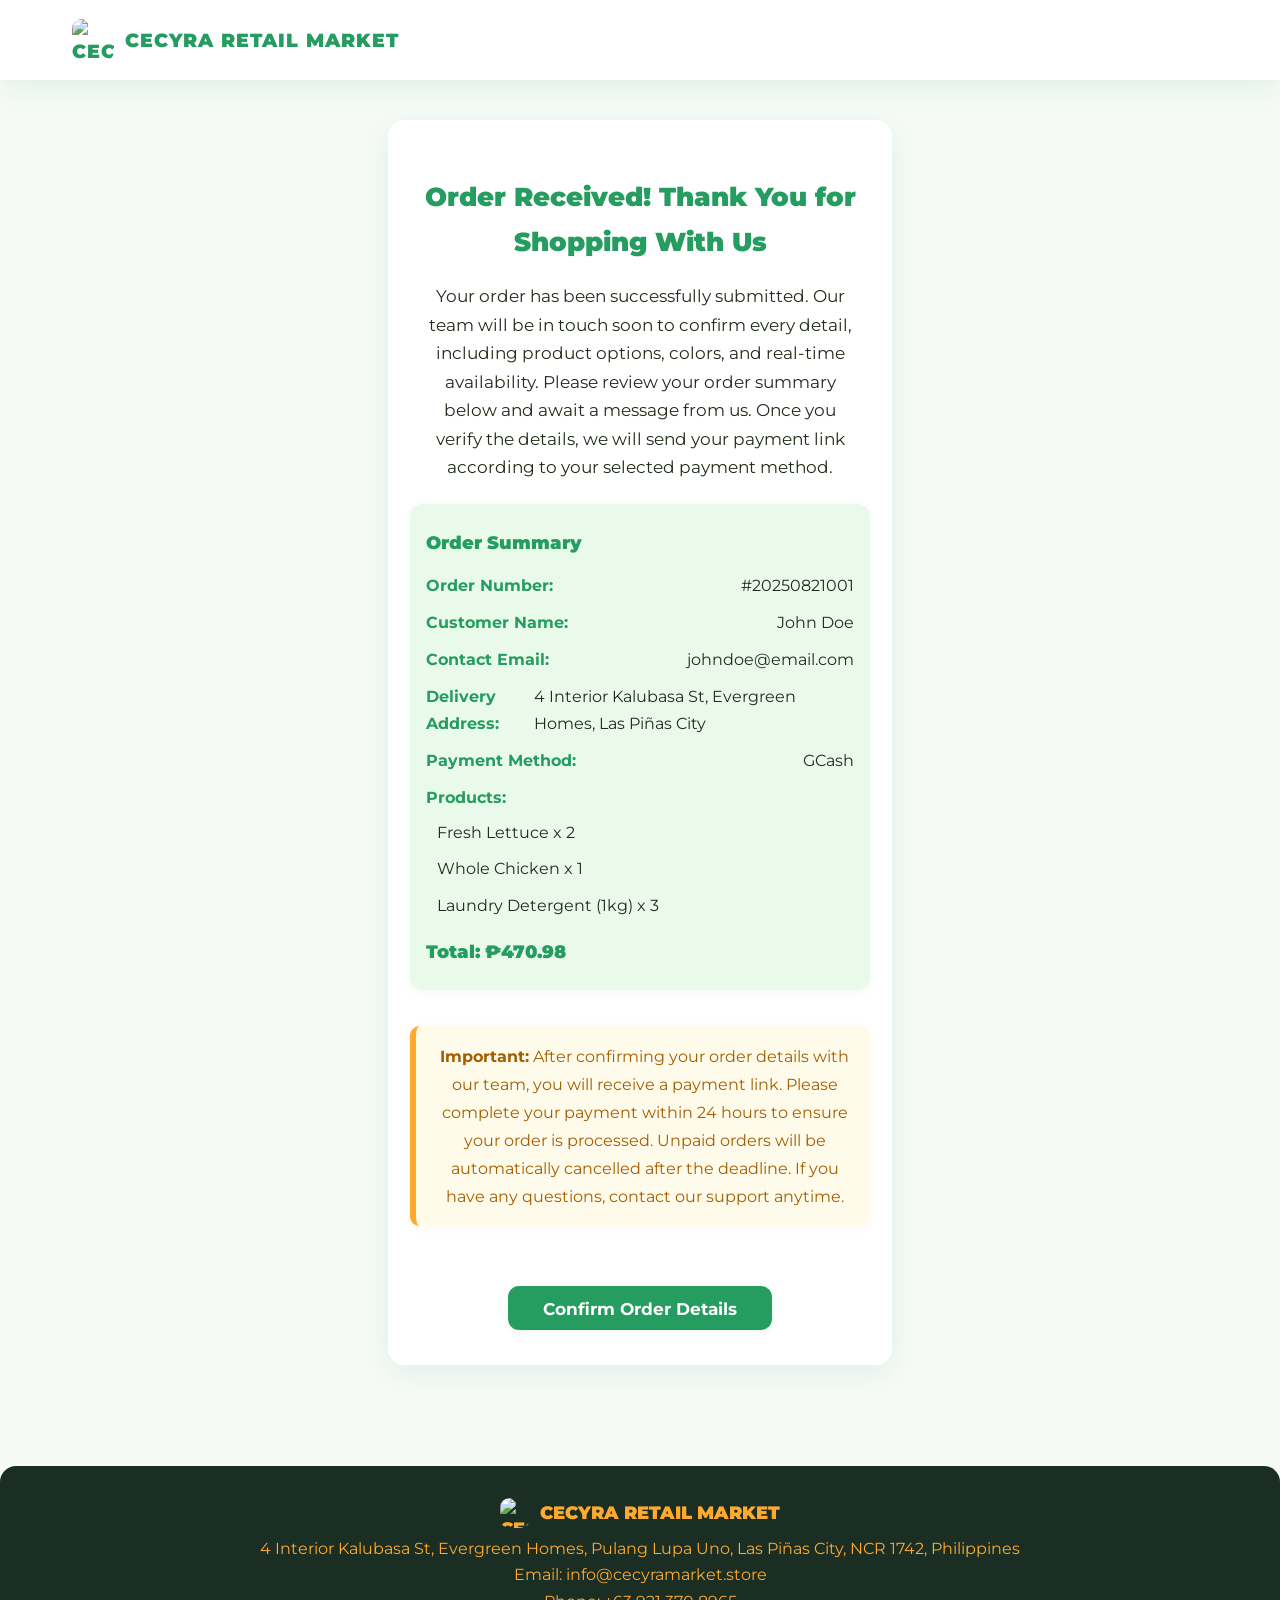
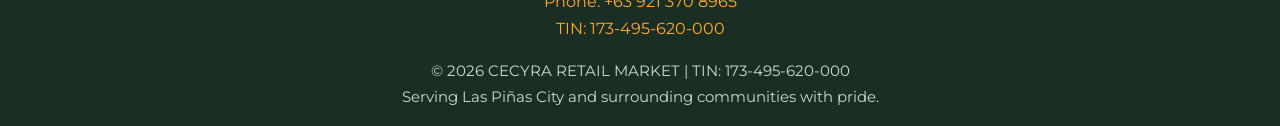
==== order-summary.html @ 73ee6a6b "Create order-summary.html" ====
<!DOCTYPE html>
<html lang="en">
<head>
  <meta charset="UTF-8" />
  <meta name="viewport" content="width=device-width, initial-scale=1.0" />
  <title>Order Confirmation | CECYRA RETAIL MARKET</title>
  <link rel="icon" type="image/png" href="image/FAVICON.png" />
  <!-- Google Fonts -->
  <link href="https://fonts.googleapis.com/css2?family=Montserrat:wght@400;700;900&display=swap" rel="stylesheet" />
  <!-- Remixicon for icons -->
  <link href="https://cdn.jsdelivr.net/npm/remixicon@4.5.0/fonts/remixicon.css" rel="stylesheet" />
  <style>
    :root {
      --primary: #259c60;
      --accent: #ffa92e;
      --text: #222c1b;
      --background: #f6faf7;
      --white: #fff;
      --radius: 1rem;
      --shadow: 0 8px 28px 0 rgba(37,156,96,0.10);
      --border: 1px solid #e3efdf;
      --footer-bg: #1b2e23;
    }
    * { box-sizing: border-box; margin: 0; padding: 0; }
    body {
      font-family: 'Montserrat', Arial, sans-serif;
      background: var(--background);
      color: var(--text);
      min-height: 100vh;
      line-height: 1.7;
    }
    a {
      color: var(--primary);
      text-decoration: none;
      transition: color .2s;
    }
    a:hover { color: var(--accent); }
    img { max-width: 100%; display: block; border-radius: .6rem; }
    button, input {
      font-family: inherit; outline: none; border: none; background: none;
    }
    .header {
      width: 100%;
      background: var(--white);
      box-shadow: var(--shadow);
      position: sticky;
      top: 0;
      z-index: 99;
    }
    .nav {
      display: flex;
      align-items: center;
      justify-content: space-between;
      max-width: 1200px;
      margin: 0 auto;
      padding: 1.2rem 2rem;
      position: relative;
    }
    .nav-logo {
      display: flex;
      align-items: center;
      gap: 0.7rem;
      font-size: 1.2rem;
      font-weight: 900;
      color: var(--primary);
      letter-spacing: 1px;
    }
    .nav-logo img { width: 42px; height: 42px; }
    .nav-actions { display: flex; align-items: center; gap: 1.2rem; }
    .nav-toggle {
      display: none;
      font-size: 2rem;
      background: none;
      border: none;
      cursor: pointer;
      color: var(--primary);
      margin-left: 1rem;
      z-index: 200;
    }
    main {
      max-width: 540px;
      margin: 0 auto;
      padding: 2.5rem 1.1rem 2rem;
    }
    .confirmation-card {
      background: var(--white);
      border-radius: var(--radius);
      box-shadow: var(--shadow);
      padding: 2.2rem 1.4rem;
      margin-bottom: 2.1rem;
      display: flex;
      flex-direction: column;
      align-items: center;
      text-align: center;
      position: relative;
    }
    .confirmation-icon {
      font-size: 2.8rem;
      color: var(--primary);
      margin-bottom: 1.2rem;
    }
    .confirmation-title {
      font-size: 1.65rem;
      font-weight: 900;
      color: var(--primary);
      margin-bottom: 1.1rem;
    }
    .confirmation-message {
      font-size: 1.05rem;
      color: var(--text);
      margin-bottom: 1.4rem;
      max-width: 440px;
      line-height: 1.7;
    }
    .order-summary-details {
      background: #eafaea;
      border-radius: .8rem;
      box-shadow: 0 2px 10px 0 rgba(37,156,96,0.07);
      width: 100%;
      margin-bottom: 2.2rem;
      padding: 1.4rem 1rem;
      text-align: left;
      font-size: 1rem;
    }
    .order-summary-details h2 {
      font-size: 1.15rem;
      font-weight: 900;
      color: var(--primary);
      margin-bottom: .9rem;
    }
    .order-summary-list {
      list-style: none;
      padding: 0;
      margin-bottom: 0.6rem;
    }
    .order-summary-list li {
      display: flex;
      justify-content: space-between;
      align-items: center;
      margin-bottom: .6rem;
      font-size: 1rem;
    }
    .order-summary-label {
      color: #259c60;
      font-weight: 700;
    }
    .order-summary-value {
      color: var(--text);
      font-weight: 400;
    }
    .order-summary-total {
      font-size: 1.14rem;
      font-weight: 900;
      color: var(--primary);
      margin-top: 1.1rem;
    }
    .important-note {
      background: #fffbea;
      border-left: 6px solid var(--accent);
      border-radius: .6rem;
      color: #a55d00;
      padding: 1rem 1rem 1rem 1.2rem;
      margin-bottom: 2.1rem;
      font-size: 1.03rem;
      box-shadow: 0 2px 10px 0 rgba(255,169,46,0.07);
    }
    .customer-actions {
      margin-top: 1.7rem;
      display: flex;
      flex-direction: column;
      align-items: center;
      gap: 1.3rem;
    }
    .action-btn {
      padding: 0.7rem 2.2rem;
      background: var(--primary);
      color: var(--white);
      border-radius: .7rem;
      font-weight: 700;
      font-size: 1.08rem;
      box-shadow: 0 2px 8px 0 rgba(37,156,96,.08);
      cursor: pointer;
      border: none;
      transition: background .2s, color .2s;
    }
    .action-btn:hover {
      background: var(--accent);
      color: var(--primary);
    }
    .footer {
      background: var(--footer-bg);
      color: var(--white);
      padding: 2rem 0 1rem;
      margin-top: 2.2rem;
      border-radius: var(--radius) var(--radius) 0 0;
      text-align: center;
    }
    .footer-logo {
      display: flex;
      align-items: center;
      font-size: 1.1rem;
      font-weight: 900;
      gap: .6rem;
      margin-bottom: 0.5rem;
      color: var(--accent);
      justify-content: center;
    }
    .footer-logo img { width: 30px; height: 30px; }
    .footer-desc { color: #ffa92e; font-size: 0.98rem; margin-bottom: .6rem;}
    .footer-bottom {
      font-size: .95rem;
      color: #eafaea;
      margin-top: 1rem;
      opacity: .85;
    }
    .footer-bottom a {
      color: #fff;
      font-weight: 700;
      text-decoration: underline;
      transition: color .2s;
    }
    .footer-bottom a:hover { color: var(--accent);}
    @media (max-width: 600px) {
      main {
        padding: 1.2rem .7rem 1rem;
      }
      .confirmation-card {
        padding: 1.2rem .65rem;
      }
      .order-summary-details {
        padding: 1rem .3rem;
      }
      .footer-logo img { width: 22px; height: 22px; }
    }
    @media (max-width: 400px) {
      .confirmation-title {
        font-size: 1.2rem;
      }
      .order-summary-details h2 {
        font-size: 1rem;
      }
      .action-btn {
        font-size: 0.95rem;
        padding: 0.6rem 1.5rem;
      }
    }
  </style>
</head>
<body>
  <header class="header" id="header">
    <nav class="nav">
      <a href="index.html" class="nav-logo">
        <img src="image/LOGO.png" alt="CECYRA Retail Market Logo" />
        CECYRA RETAIL MARKET
      </a>
      <div class="nav-actions">
        <button class="nav-toggle" id="nav-toggle" aria-label="Open menu" style="display:none;"><i class="ri-menu-3-line"></i></button>
      </div>
    </nav>
  </header>

  <main>
    <section class="confirmation-card" id="confirmation-section">
      <div class="confirmation-icon"><i class="ri-checkbox-circle-line"></i></div>
      <div class="confirmation-title">Order Received! Thank You for Shopping With Us</div>
      <div class="confirmation-message" id="confirmation-message">
        Your order has been successfully submitted. Our team will be in touch soon to confirm every detail, including product options, colors, and real-time availability. Please review your order summary below and await a message from us. Once you verify the details, we will send your payment link according to your selected payment method.
      </div>
      <div class="order-summary-details" id="order-summary-details">
        <h2>Order Summary</h2>
        <ul class="order-summary-list" id="order-summary-list">
          <li>
            <span class="order-summary-label">Order Number:</span>
            <span class="order-summary-value" id="order-number">#20250821001</span>
          </li>
          <li>
            <span class="order-summary-label">Customer Name:</span>
            <span class="order-summary-value" id="customer-name">John Doe</span>
          </li>
          <li>
            <span class="order-summary-label">Contact Email:</span>
            <span class="order-summary-value" id="customer-email">johndoe@email.com</span>
          </li>
          <li>
            <span class="order-summary-label">Delivery Address:</span>
            <span class="order-summary-value" id="customer-address">4 Interior Kalubasa St, Evergreen Homes, Las Piñas City</span>
          </li>
          <li>
            <span class="order-summary-label">Payment Method:</span>
            <span class="order-summary-value" id="payment-method">GCash</span>
          </li>
        </ul>
        <div class="order-summary-list" id="products-list">
          <strong style="color: var(--primary); font-weight:700;">Products:</strong>
          <ul style="margin-left:.7rem; margin-top:.5rem;">
            <li>Fresh Lettuce x 2</li>
            <li>Whole Chicken x 1</li>
            <li>Laundry Detergent (1kg) x 3</li>
          </ul>
        </div>
        <div class="order-summary-total" id="order-total">
          Total: ₱470.98
        </div>
      </div>
      <div class="important-note">
        <strong>Important:</strong> After confirming your order details with our team, you will receive a payment link. Please complete your payment within 24 hours to ensure your order is processed. Unpaid orders will be automatically cancelled after the deadline. If you have any questions, contact our support anytime.
      </div>
      <div class="customer-actions" id="customer-actions">
        <button class="action-btn" id="confirm-details-btn">Confirm Order Details</button>
        <div id="after-confirmation-message" style="display:none;">
          <div style="color:var(--primary);font-weight:700;margin-bottom:.7rem;">
            Thank you for confirming! Expect your payment link soon by your chosen method. Please check your email or messages for instructions.
          </div>
          <div style="font-size:1rem;color:var(--text);">
            Remember: Your order will only be processed after payment is received. Payment must be completed within 24 hours to avoid cancellation. We appreciate your prompt response!
          </div>
        </div>
      </div>
    </section>
  </main>

  <footer class="footer">
    <div class="footer-logo">
      <img src="image/LOGO.png" alt="CECYRA Retail Market Logo" />
      CECYRA RETAIL MARKET
    </div>
    <div class="footer-desc">
      4 Interior Kalubasa St, Evergreen Homes, Pulang Lupa Uno, Las Piñas City, NCR 1742, Philippines<br>
      Email: <a href="mailto:info@cecyramarket.store" style="color:var(--accent);">info@cecyramarket.store</a><br>
      Phone: <a href="tel:+639213708965" style="color:var(--accent);">+63 921 370 8965</a><br>
      TIN: 173-495-620-000
    </div>
    <div class="footer-bottom">
      &copy; <span id="footer-year"></span> CECYRA RETAIL MARKET | TIN: 173-495-620-000<br>
      Serving Las Piñas City and surrounding communities with pride.
    </div>
  </footer>

  <script>
    // Footer year
    document.getElementById('footer-year').textContent = new Date().getFullYear();

    // Confirmation process
    document.getElementById('confirm-details-btn').addEventListener('click', function() {
      document.getElementById('confirm-details-btn').style.display = 'none';
      document.getElementById('after-confirmation-message').style.display = 'block';
      document.getElementById('confirmation-message').textContent =
        "Thank you for confirming your order details. Our team will now send your payment link to your preferred contact method. Please complete your payment within 24 hours. For any queries or changes, reach out to our support team promptly.";
    });
  </script>
</body>
</html>
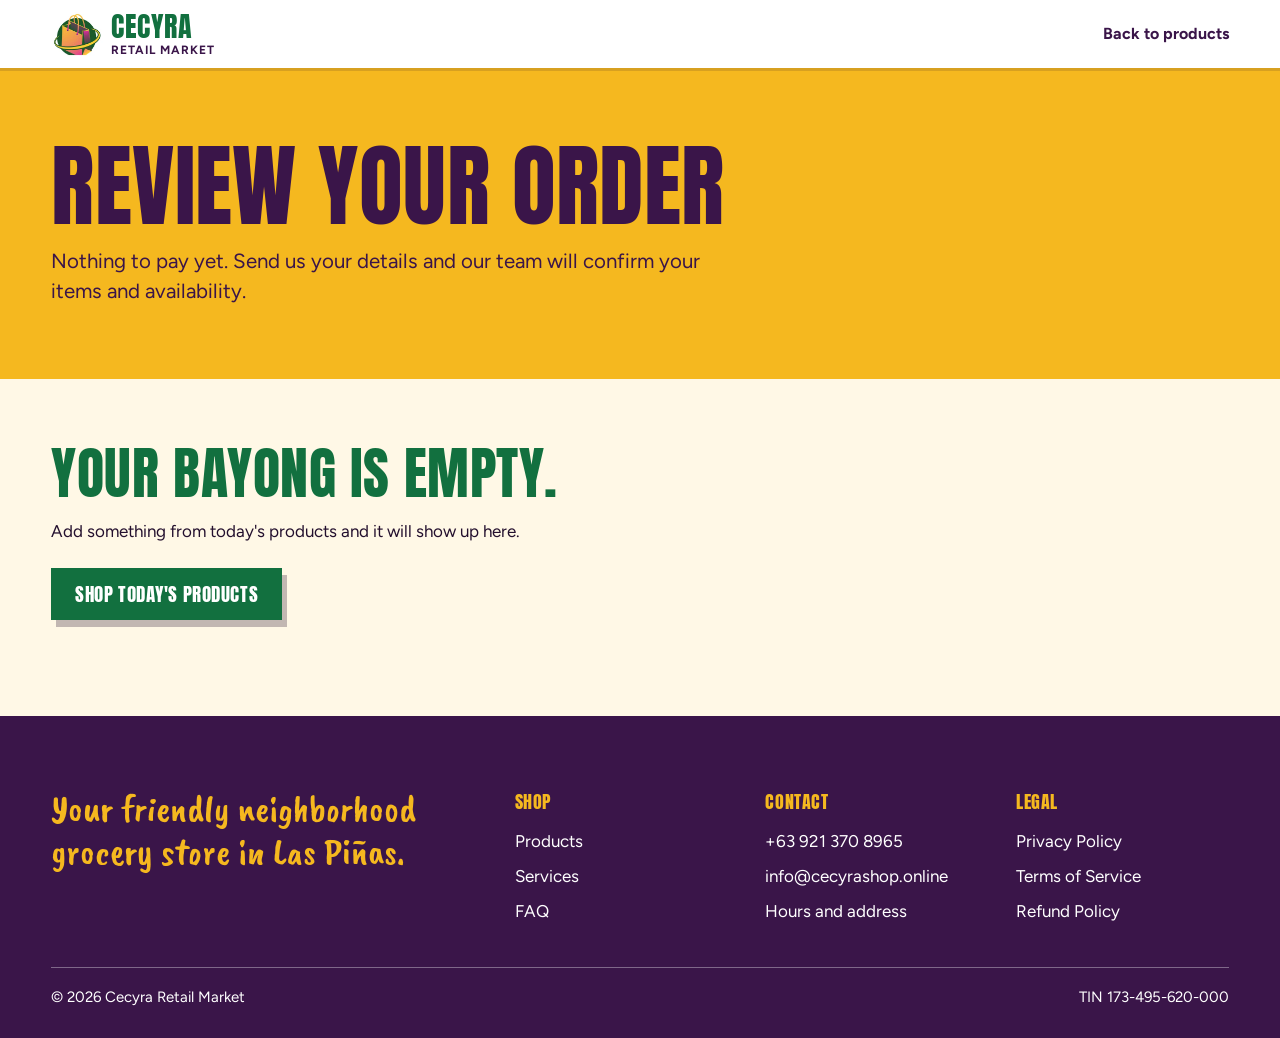
==== commit 04aafa15: "Redesign site with bold market poster direction Rebuild the storefront as color-blocked tiles with n" ====
--- a/order-summary.html
+++ b/order-summary.html
@@ -1,352 +1,94 @@
 <!DOCTYPE html>
 <html lang="en">
 <head>
-  <meta charset="UTF-8" />
-  <meta name="viewport" content="width=device-width, initial-scale=1.0" />
-  <title>Order Confirmation | CECYRA RETAIL MARKET</title>
-  <link rel="icon" type="image/png" href="image/FAVICON.png" />
-  <!-- Google Fonts -->
-  <link href="https://fonts.googleapis.com/css2?family=Montserrat:wght@400;700;900&display=swap" rel="stylesheet" />
-  <!-- Remixicon for icons -->
-  <link href="https://cdn.jsdelivr.net/npm/remixicon@4.5.0/fonts/remixicon.css" rel="stylesheet" />
-  <style>
-    :root {
-      --primary: #259c60;
-      --accent: #ffa92e;
-      --text: #222c1b;
-      --background: #f6faf7;
-      --white: #fff;
-      --radius: 1rem;
-      --shadow: 0 8px 28px 0 rgba(37,156,96,0.10);
-      --border: 1px solid #e3efdf;
-      --footer-bg: #1b2e23;
-    }
-    * { box-sizing: border-box; margin: 0; padding: 0; }
-    body {
-      font-family: 'Montserrat', Arial, sans-serif;
-      background: var(--background);
-      color: var(--text);
-      min-height: 100vh;
-      line-height: 1.7;
-    }
-    a {
-      color: var(--primary);
-      text-decoration: none;
-      transition: color .2s;
-    }
-    a:hover { color: var(--accent); }
-    img { max-width: 100%; display: block; border-radius: .6rem; }
-    button, input {
-      font-family: inherit; outline: none; border: none; background: none;
-    }
-    .header {
-      width: 100%;
-      background: var(--white);
-      box-shadow: var(--shadow);
-      position: sticky;
-      top: 0;
-      z-index: 99;
-    }
-    .nav {
-      display: flex;
-      align-items: center;
-      justify-content: space-between;
-      max-width: 1200px;
-      margin: 0 auto;
-      padding: 1.2rem 2rem;
-      position: relative;
-    }
-    .nav-logo {
-      display: flex;
-      align-items: center;
-      gap: 0.7rem;
-      font-size: 1.2rem;
-      font-weight: 900;
-      color: var(--primary);
-      letter-spacing: 1px;
-    }
-    .nav-logo img { width: 42px; height: 42px; }
-    .nav-actions { display: flex; align-items: center; gap: 1.2rem; }
-    .nav-toggle {
-      display: none;
-      font-size: 2rem;
-      background: none;
-      border: none;
-      cursor: pointer;
-      color: var(--primary);
-      margin-left: 1rem;
-      z-index: 200;
-    }
-    main {
-      max-width: 540px;
-      margin: 0 auto;
-      padding: 2.5rem 1.1rem 2rem;
-    }
-    .confirmation-card {
-      background: var(--white);
-      border-radius: var(--radius);
-      box-shadow: var(--shadow);
-      padding: 2.2rem 1.4rem;
-      margin-bottom: 2.1rem;
-      display: flex;
-      flex-direction: column;
-      align-items: center;
-      text-align: center;
-      position: relative;
-    }
-    .confirmation-icon {
-      font-size: 2.8rem;
-      color: var(--primary);
-      margin-bottom: 1.2rem;
-    }
-    .confirmation-title {
-      font-size: 1.65rem;
-      font-weight: 900;
-      color: var(--primary);
-      margin-bottom: 1.1rem;
-    }
-    .confirmation-message {
-      font-size: 1.05rem;
-      color: var(--text);
-      margin-bottom: 1.4rem;
-      max-width: 440px;
-      line-height: 1.7;
-    }
-    .order-summary-details {
-      background: #eafaea;
-      border-radius: .8rem;
-      box-shadow: 0 2px 10px 0 rgba(37,156,96,0.07);
-      width: 100%;
-      margin-bottom: 2.2rem;
-      padding: 1.4rem 1rem;
-      text-align: left;
-      font-size: 1rem;
-    }
-    .order-summary-details h2 {
-      font-size: 1.15rem;
-      font-weight: 900;
-      color: var(--primary);
-      margin-bottom: .9rem;
-    }
-    .order-summary-list {
-      list-style: none;
-      padding: 0;
-      margin-bottom: 0.6rem;
-    }
-    .order-summary-list li {
-      display: flex;
-      justify-content: space-between;
-      align-items: center;
-      margin-bottom: .6rem;
-      font-size: 1rem;
-    }
-    .order-summary-label {
-      color: #259c60;
-      font-weight: 700;
-    }
-    .order-summary-value {
-      color: var(--text);
-      font-weight: 400;
-    }
-    .order-summary-total {
-      font-size: 1.14rem;
-      font-weight: 900;
-      color: var(--primary);
-      margin-top: 1.1rem;
-    }
-    .important-note {
-      background: #fffbea;
-      border-left: 6px solid var(--accent);
-      border-radius: .6rem;
-      color: #a55d00;
-      padding: 1rem 1rem 1rem 1.2rem;
-      margin-bottom: 2.1rem;
-      font-size: 1.03rem;
-      box-shadow: 0 2px 10px 0 rgba(255,169,46,0.07);
-    }
-    .customer-actions {
-      margin-top: 1.7rem;
-      display: flex;
-      flex-direction: column;
-      align-items: center;
-      gap: 1.3rem;
-    }
-    .action-btn {
-      padding: 0.7rem 2.2rem;
-      background: var(--primary);
-      color: var(--white);
-      border-radius: .7rem;
-      font-weight: 700;
-      font-size: 1.08rem;
-      box-shadow: 0 2px 8px 0 rgba(37,156,96,.08);
-      cursor: pointer;
-      border: none;
-      transition: background .2s, color .2s;
-    }
-    .action-btn:hover {
-      background: var(--accent);
-      color: var(--primary);
-    }
-    .footer {
-      background: var(--footer-bg);
-      color: var(--white);
-      padding: 2rem 0 1rem;
-      margin-top: 2.2rem;
-      border-radius: var(--radius) var(--radius) 0 0;
-      text-align: center;
-    }
-    .footer-logo {
-      display: flex;
-      align-items: center;
-      font-size: 1.1rem;
-      font-weight: 900;
-      gap: .6rem;
-      margin-bottom: 0.5rem;
-      color: var(--accent);
-      justify-content: center;
-    }
-    .footer-logo img { width: 30px; height: 30px; }
-    .footer-desc { color: #ffa92e; font-size: 0.98rem; margin-bottom: .6rem;}
-    .footer-bottom {
-      font-size: .95rem;
-      color: #eafaea;
-      margin-top: 1rem;
-      opacity: .85;
-    }
-    .footer-bottom a {
-      color: #fff;
-      font-weight: 700;
-      text-decoration: underline;
-      transition: color .2s;
-    }
-    .footer-bottom a:hover { color: var(--accent);}
-    @media (max-width: 600px) {
-      main {
-        padding: 1.2rem .7rem 1rem;
-      }
-      .confirmation-card {
-        padding: 1.2rem .65rem;
-      }
-      .order-summary-details {
-        padding: 1rem .3rem;
-      }
-      .footer-logo img { width: 22px; height: 22px; }
-    }
-    @media (max-width: 400px) {
-      .confirmation-title {
-        font-size: 1.2rem;
-      }
-      .order-summary-details h2 {
-        font-size: 1rem;
-      }
-      .action-btn {
-        font-size: 0.95rem;
-        padding: 0.6rem 1.5rem;
-      }
-    }
-  </style>
+  <meta charset="UTF-8">
+  <meta name="viewport" content="width=device-width, initial-scale=1">
+  <title>Review Your Order | Cecyra Retail Market</title>
+  <meta name="theme-color" content="#097043">
+  <link rel="icon" type="image/png" href="image/site/favicon.png">
+  <link rel="preload" as="font" type="font/woff2" href="assets/fonts/Anton-latin.woff2" crossorigin>
+  <link rel="stylesheet" href="assets/fonts.css">
+  <link rel="stylesheet" href="assets/site.css">
+  <meta name="robots" content="noindex">
 </head>
 <body>
-  <header class="header" id="header">
-    <nav class="nav">
-      <a href="index.html" class="nav-logo">
-        <img src="image/LOGO.png" alt="CECYRA Retail Market Logo" />
-        CECYRA RETAIL MARKET
+  <a class="skip-link" href="#main">Skip to content</a>
+  <svg width="0" height="0" style="position:absolute" aria-hidden="true">
+    <symbol id="i-bag" viewBox="0 0 24 24"><path d="M5 9h14l1.2 11H3.8L5 9Z"/><path d="M8.5 11V7a3.5 3.5 0 0 1 7 0v4"/></symbol>
+    <symbol id="i-menu" viewBox="0 0 24 24"><path d="M3 7h18M3 12h18M3 17h18"/></symbol>
+    <symbol id="i-close" viewBox="0 0 24 24"><path d="m5 5 14 14M19 5 5 19"/></symbol>
+    <symbol id="i-plus" viewBox="0 0 24 24"><path d="M12 5v14M5 12h14"/></symbol>
+    <symbol id="i-minus" viewBox="0 0 24 24"><path d="M5 12h14"/></symbol>
+  </svg>
+
+  <header class="header">
+    <nav class="nav wrap" aria-label="Main">
+      <a href="index.html" class="brand" aria-label="Cecyra Retail Market, home">
+        <img src="image/site/mark.webp" alt="" width="96" height="96">
+        <span class="brand-name">Cecyra<small>Retail Market</small></span>
       </a>
-      <div class="nav-actions">
-        <button class="nav-toggle" id="nav-toggle" aria-label="Open menu" style="display:none;"><i class="ri-menu-3-line"></i></button>
-      </div>
+      <a href="index.html#shop" class="nav-link">Back to products</a>
     </nav>
   </header>
-
-  <main>
-    <section class="confirmation-card" id="confirmation-section">
-      <div class="confirmation-icon"><i class="ri-checkbox-circle-line"></i></div>
-      <div class="confirmation-title">Order Received! Thank You for Shopping With Us</div>
-      <div class="confirmation-message" id="confirmation-message">
-        Your order has been successfully submitted. Our team will be in touch soon to confirm every detail, including product options, colors, and real-time availability. Please review your order summary below and await a message from us. Once you verify the details, we will send your payment link according to your selected payment method.
+  <main id="main">
+    <section class="page-head" id="order-intro"><div class="wrap">
+      <h1 class="display">Review your order</h1>
+      <p class="lede">Nothing to pay yet. Send us your details and our team will confirm your items and availability.</p>
+    </div></section>
+    <div class="page-body wrap">
+      <div class="order" id="order-layout">
+        <section aria-labelledby="details-title">
+          <h2 id="details-title">Your details</h2>
+          <form id="checkout-form">
+            <div class="field"><label for="customer-name">Full name</label><input type="text" id="customer-name" required maxlength="80" autocomplete="name" aria-describedby="customer-name-error"><p class="field-error" id="customer-name-error"></p></div>
+            <div class="field"><label for="customer-contact">Mobile number</label><input type="tel" id="customer-contact" required pattern="09\d{9}|\+639\d{9}" maxlength="13" autocomplete="tel" inputmode="tel" aria-describedby="customer-contact-hint customer-contact-error"><p class="field-hint" id="customer-contact-hint">Example: 09171234567 or +639171234567</p><p class="field-error" id="customer-contact-error"></p></div>
+            <fieldset class="field choice"><legend>How do you want to get your order?</legend>
+              <label><input type="radio" name="fulfil" value="Delivery" checked> Delivery within Las Piñas</label>
+              <label><input type="radio" name="fulfil" value="Store pickup"> Store pickup</label>
+            </fieldset>
+            <div class="field" id="address-field"><label for="customer-address">Delivery address</label><textarea id="customer-address" rows="3" maxlength="180" autocomplete="street-address" aria-describedby="customer-address-error"></textarea><p class="field-error" id="customer-address-error"></p></div>
+            <div class="field" id="pickup-field" hidden><label for="customer-pickup">Pickup time</label><input type="text" id="customer-pickup" maxlength="60" placeholder="Example: Saturday, 10 AM" aria-describedby="customer-pickup-error"><p class="field-error" id="customer-pickup-error"></p></div>
+            <div class="field"><label for="customer-payment">Payment method</label>
+              <select id="customer-payment" required aria-describedby="customer-payment-error"><option value="" disabled selected>Select a payment method</option><option>GCash</option><option>PayMaya</option><option>Cash</option><option>Card (in-store only)</option></select><p class="field-error" id="customer-payment-error"></p></div>
+            <div class="field"><label for="customer-notes">Order notes <span>(optional)</span></label><textarea id="customer-notes" rows="2" maxlength="300"></textarea></div>
+            <button type="submit" class="block block--green order-submit" id="checkout-btn-submit">Send my order</button>
+          </form>
+        </section>
+        <aside class="ticket" aria-labelledby="ticket-title">
+          <h2 id="ticket-title">Your order</h2>
+          <table id="summary-cart-list"><thead><tr><th scope="col">Item</th><th scope="col">Subtotal</th></tr></thead><tbody id="summary-cart-body"></tbody></table>
+          <div class="ticket-total"><span>Total, before any delivery fee</span><span class="price" id="summary-cart-total"></span></div>
+          <p class="ticket-note"><a href="index.html#shop">Change my order</a></p>
+        </aside>
       </div>
-      <div class="order-summary-details" id="order-summary-details">
-        <h2>Order Summary</h2>
-        <ul class="order-summary-list" id="order-summary-list">
-          <li>
-            <span class="order-summary-label">Order Number:</span>
-            <span class="order-summary-value" id="order-number">#20250821001</span>
-          </li>
-          <li>
-            <span class="order-summary-label">Customer Name:</span>
-            <span class="order-summary-value" id="customer-name">John Doe</span>
-          </li>
-          <li>
-            <span class="order-summary-label">Contact Email:</span>
-            <span class="order-summary-value" id="customer-email">johndoe@email.com</span>
-          </li>
-          <li>
-            <span class="order-summary-label">Delivery Address:</span>
-            <span class="order-summary-value" id="customer-address">4 Interior Kalubasa St, Evergreen Homes, Las Piñas City</span>
-          </li>
-          <li>
-            <span class="order-summary-label">Payment Method:</span>
-            <span class="order-summary-value" id="payment-method">GCash</span>
-          </li>
-        </ul>
-        <div class="order-summary-list" id="products-list">
-          <strong style="color: var(--primary); font-weight:700;">Products:</strong>
-          <ul style="margin-left:.7rem; margin-top:.5rem;">
-            <li>Fresh Lettuce x 2</li>
-            <li>Whole Chicken x 1</li>
-            <li>Laundry Detergent (1kg) x 3</li>
-          </ul>
+      <div class="sent" id="order-empty" hidden>
+        <h2>Your bayong is empty.</h2>
+        <p>Add something from today's products and it will show up here.</p>
+        <div class="sent-actions"><a class="block block--green" href="index.html#shop">Shop today's products</a></div>
+      </div>
+      <div class="sent" id="order-sent" hidden>
+        <h2 id="order-sent-title" tabindex="-1">One last step: send your order</h2>
+        <p>Your email app should open with your order written out. Press send there, and our team will contact you to confirm it.</p>
+        <div class="sent-actions">
+          <a class="block block--green" id="sent-email" href="mailto:info@cecyrashop.online">Open the email again</a>
+          <a class="block block--yellow" href="tel:+639213708965">Call +63 921 370 8965</a>
         </div>
-        <div class="order-summary-total" id="order-total">
-          Total: ₱470.98
-        </div>
+        <p class="sent-note">After you confirm the details with our team, you will receive a payment link where needed. Please complete payment within 24 hours. Unpaid orders are cancelled after that.</p>
+        <div class="sent-copy"><button type="button" class="block block--yellow" id="sent-copy-btn">Copy my order</button><pre id="sent-text"></pre></div>
       </div>
-      <div class="important-note">
-        <strong>Important:</strong> After confirming your order details with our team, you will receive a payment link. Please complete your payment within 24 hours to ensure your order is processed. Unpaid orders will be automatically cancelled after the deadline. If you have any questions, contact our support anytime.
+    </div>
+  </main>
+  <footer class="footer">
+    <div class="wrap">
+      <div class="footer-top">
+        <p class="footer-line">Your friendly neighborhood grocery store in Las Piñas.</p>
+        <div><h2>Shop</h2><ul><li><a href="index.html#shop">Products</a></li><li><a href="index.html#services">Services</a></li><li><a href="index.html#faq">FAQ</a></li></ul></div>
+        <div><h2>Contact</h2><ul><li><a href="tel:+639213708965">+63 921 370 8965</a></li><li><a href="mailto:info@cecyrashop.online">info@cecyrashop.online</a></li><li><a href="index.html#contact">Hours and address</a></li></ul></div>
+        <div><h2>Legal</h2><ul><li><a href="privacy-policy.html">Privacy Policy</a></li><li><a href="terms.html">Terms of Service</a></li><li><a href="refund-policy.html">Refund Policy</a></li></ul></div>
       </div>
-      <div class="customer-actions" id="customer-actions">
-        <button class="action-btn" id="confirm-details-btn">Confirm Order Details</button>
-        <div id="after-confirmation-message" style="display:none;">
-          <div style="color:var(--primary);font-weight:700;margin-bottom:.7rem;">
-            Thank you for confirming! Expect your payment link soon by your chosen method. Please check your email or messages for instructions.
-          </div>
-          <div style="font-size:1rem;color:var(--text);">
-            Remember: Your order will only be processed after payment is received. Payment must be completed within 24 hours to avoid cancellation. We appreciate your prompt response!
-          </div>
-        </div>
-      </div>
-    </section>
-  </main>
-
-  <footer class="footer">
-    <div class="footer-logo">
-      <img src="image/LOGO.png" alt="CECYRA Retail Market Logo" />
-      CECYRA RETAIL MARKET
-    </div>
-    <div class="footer-desc">
-      4 Interior Kalubasa St, Evergreen Homes, Pulang Lupa Uno, Las Piñas City, NCR 1742, Philippines<br>
-      Email: <a href="mailto:info@cecyramarket.store" style="color:var(--accent);">info@cecyramarket.store</a><br>
-      Phone: <a href="tel:+639213708965" style="color:var(--accent);">+63 921 370 8965</a><br>
-      TIN: 173-495-620-000
-    </div>
-    <div class="footer-bottom">
-      &copy; <span id="footer-year"></span> CECYRA RETAIL MARKET | TIN: 173-495-620-000<br>
-      Serving Las Piñas City and surrounding communities with pride.
+      <div class="footer-bottom"><span>&copy; <span class="footer-year">2026</span> Cecyra Retail Market</span><span>TIN 173-495-620-000</span></div>
     </div>
   </footer>
-
-  <script>
-    // Footer year
-    document.getElementById('footer-year').textContent = new Date().getFullYear();
-
-    // Confirmation process
-    document.getElementById('confirm-details-btn').addEventListener('click', function() {
-      document.getElementById('confirm-details-btn').style.display = 'none';
-      document.getElementById('after-confirmation-message').style.display = 'block';
-      document.getElementById('confirmation-message').textContent =
-        "Thank you for confirming your order details. Our team will now send your payment link to your preferred contact method. Please complete your payment within 24 hours. For any queries or changes, reach out to our support team promptly.";
-    });
-  </script>
+  <script src="assets/site.js"></script>
 </body>
 </html>
--- a/assets/fonts.css
+++ b/assets/fonts.css
@@ -0,0 +1,64 @@
+@font-face {
+  font-family: 'Anton';
+  font-style: normal;
+  font-weight: 400;
+  font-display: swap;
+  src: url(fonts/Anton-latin.woff2) format('woff2');
+  unicode-range: U+0000-00FF, U+0131, U+0152-0153, U+02BB-02BC, U+02C6, U+02DA, U+02DC, U+0304, U+0308, U+0329, U+2000-206F, U+20AC, U+2122, U+2191, U+2193, U+2212, U+2215, U+FEFF, U+FFFD;
+}
+@font-face {
+  font-family: 'Caveat Brush';
+  font-style: normal;
+  font-weight: 400;
+  font-display: swap;
+  src: url(fonts/CaveatBrush-latin.woff2) format('woff2');
+  unicode-range: U+0000-00FF, U+0131, U+0152-0153, U+02BB-02BC, U+02C6, U+02DA, U+02DC, U+0304, U+0308, U+0329, U+2000-206F, U+20AC, U+2122, U+2191, U+2193, U+2212, U+2215, U+FEFF, U+FFFD;
+}
+@font-face {
+  font-family: 'Figtree';
+  font-style: normal;
+  font-weight: 400;
+  font-display: swap;
+  src: url(fonts/Figtree-latin-ext.woff2) format('woff2');
+  unicode-range: U+0100-02BA, U+02BD-02C5, U+02C7-02CC, U+02CE-02D7, U+02DD-02FF, U+0304, U+0308, U+0329, U+1D00-1DBF, U+1E00-1E9F, U+1EF2-1EFF, U+2020, U+20A0-20AB, U+20AD-20C4, U+2113, U+2C60-2C7F, U+A720-A7FF;
+}
+@font-face {
+  font-family: 'Figtree';
+  font-style: normal;
+  font-weight: 400;
+  font-display: swap;
+  src: url(fonts/Figtree-latin.woff2) format('woff2');
+  unicode-range: U+0000-00FF, U+0131, U+0152-0153, U+02BB-02BC, U+02C6, U+02DA, U+02DC, U+0304, U+0308, U+0329, U+2000-206F, U+20AC, U+2122, U+2191, U+2193, U+2212, U+2215, U+FEFF, U+FFFD;
+}
+@font-face {
+  font-family: 'Figtree';
+  font-style: normal;
+  font-weight: 500;
+  font-display: swap;
+  src: url(fonts/Figtree-latin-ext.woff2) format('woff2');
+  unicode-range: U+0100-02BA, U+02BD-02C5, U+02C7-02CC, U+02CE-02D7, U+02DD-02FF, U+0304, U+0308, U+0329, U+1D00-1DBF, U+1E00-1E9F, U+1EF2-1EFF, U+2020, U+20A0-20AB, U+20AD-20C4, U+2113, U+2C60-2C7F, U+A720-A7FF;
+}
+@font-face {
+  font-family: 'Figtree';
+  font-style: normal;
+  font-weight: 500;
+  font-display: swap;
+  src: url(fonts/Figtree-latin.woff2) format('woff2');
+  unicode-range: U+0000-00FF, U+0131, U+0152-0153, U+02BB-02BC, U+02C6, U+02DA, U+02DC, U+0304, U+0308, U+0329, U+2000-206F, U+20AC, U+2122, U+2191, U+2193, U+2212, U+2215, U+FEFF, U+FFFD;
+}
+@font-face {
+  font-family: 'Figtree';
+  font-style: normal;
+  font-weight: 700;
+  font-display: swap;
+  src: url(fonts/Figtree-latin-ext.woff2) format('woff2');
+  unicode-range: U+0100-02BA, U+02BD-02C5, U+02C7-02CC, U+02CE-02D7, U+02DD-02FF, U+0304, U+0308, U+0329, U+1D00-1DBF, U+1E00-1E9F, U+1EF2-1EFF, U+2020, U+20A0-20AB, U+20AD-20C4, U+2113, U+2C60-2C7F, U+A720-A7FF;
+}
+@font-face {
+  font-family: 'Figtree';
+  font-style: normal;
+  font-weight: 700;
+  font-display: swap;
+  src: url(fonts/Figtree-latin.woff2) format('woff2');
+  unicode-range: U+0000-00FF, U+0131, U+0152-0153, U+02BB-02BC, U+02C6, U+02DA, U+02DC, U+0304, U+0308, U+0329, U+2000-206F, U+20AC, U+2122, U+2191, U+2193, U+2212, U+2215, U+FEFF, U+FFFD;
+}
--- a/assets/site.css
+++ b/assets/site.css
@@ -0,0 +1,295 @@
+:root {
+  --green: #12703f;
+  --yellow: #f5b81f;
+  --magenta: #d6247f;
+  --orange: #f28c1e;
+  --aubergine: #3a1549;
+  --paper: #fff8e6;
+  --ink: #24102e;
+  --ink-soft: #553d5e;
+  --display: "Anton", Impact, "Arial Narrow", sans-serif;
+  --hand: "Caveat Brush", "Comic Sans MS", cursive;
+  --body: "Figtree", "Segoe UI", system-ui, sans-serif;
+  --gutter: clamp(1rem, 4vw, 3.5rem);
+  --sun: 5px 7px 0 rgba(36, 16, 46, .28);
+  --sun-lift: 8px 11px 0 rgba(36, 16, 46, .28);
+  --ease-out: cubic-bezier(.16, 1, .3, 1);
+}
+
+*, *::before, *::after { box-sizing: border-box; }
+* { margin: 0; }
+html { scroll-behavior: smooth; scroll-padding-top: 5rem; scrollbar-color: var(--green) var(--paper); -webkit-text-size-adjust: 100%; }
+body { font-family: var(--body); font-size: 1.0625rem; line-height: 1.55; color: var(--ink); background: var(--paper); caret-color: var(--magenta); overflow-x: clip; }
+img, svg { display: block; max-width: 100%; }
+img { height: auto; }
+a { color: inherit; text-underline-offset: .18em; text-decoration-thickness: 1px; }
+button, input, select, textarea { font: inherit; color: inherit; }
+button { cursor: pointer; background: none; border: 0; padding: 0; }
+ul, ol { padding: 0; }
+[hidden] { display: none !important; }
+::selection { background: var(--magenta); color: #fff; }
+:focus-visible { outline: 3px solid currentColor; outline-offset: 3px; }
+.visually-hidden { position: absolute; width: 1px; height: 1px; overflow: hidden; clip-path: inset(50%); white-space: nowrap; }
+.skip-link { position: absolute; left: 1rem; top: -4rem; z-index: 300; background: var(--aubergine); color: #fff; padding: .6rem 1rem; font-weight: 700; }
+.skip-link:focus { top: .75rem; }
+.icon { width: 1.25em; height: 1.25em; flex: none; fill: none; stroke: currentColor; stroke-width: 2; stroke-linecap: round; stroke-linejoin: round; }
+.wrap { width: min(100%, 90rem); margin-inline: auto; padding-inline: var(--gutter); }
+
+.display { font-family: var(--display); font-weight: 400; text-transform: uppercase; line-height: 1.04; letter-spacing: .005em; font-size: clamp(2.75rem, 7vw, 6rem); text-wrap: balance; }
+.lede { font-size: clamp(1.125rem, 1.6vw, 1.3125rem); line-height: 1.45; max-width: 32em; }
+.price { font-family: var(--hand); line-height: 1; white-space: nowrap; }
+.price .cur { font-family: var(--body); font-weight: 700; font-size: .62em; vertical-align: .32em; margin-right: .06em; }
+
+/* Blocks: paper cut-outs catching the same morning sun as the photos */
+.block {
+  --b: var(--yellow); --c: var(--aubergine);
+  display: inline-flex; align-items: center; justify-content: center; gap: .5em; min-height: 3.25rem; padding: .7rem 1.5rem;
+  background: var(--b); color: var(--c); font-family: var(--display); font-size: 1.1875rem; letter-spacing: .03em; text-transform: uppercase; text-decoration: none; line-height: 1.15; text-align: center;
+  box-shadow: var(--sun); transition: transform .2s var(--ease-out), box-shadow .2s var(--ease-out);
+}
+.block:hover { transform: translate(-2px, -3px); box-shadow: var(--sun-lift); }
+.block:active { transform: translate(2px, 3px); box-shadow: 1px 2px 0 rgba(36, 16, 46, .28); }
+.block--yellow { --b: var(--yellow); --c: var(--aubergine); }
+.block--white { --b: #fff; --c: var(--aubergine); }
+.block--green { --b: var(--green); --c: #fff; }
+
+/* Header */
+.header { position: sticky; top: 0; z-index: 100; background: #fff; color: var(--aubergine); box-shadow: 0 3px 0 rgba(36, 16, 46, .14); }
+.nav { display: flex; align-items: center; gap: 1.5rem; min-height: 4.25rem; padding-block: .375rem; }
+.brand { display: flex; align-items: center; gap: .5rem; text-decoration: none; margin-right: auto; }
+.brand img { width: 3.25rem; height: 3.25rem; }
+.brand-name { font-family: var(--display); font-size: 1.75rem; line-height: 1; text-transform: uppercase; letter-spacing: .02em; color: var(--green); }
+.brand-name small { display: block; font-family: var(--body); font-size: .75rem; font-weight: 700; letter-spacing: .08em; color: var(--aubergine); margin-top: .2rem; }
+.nav-list { display: flex; align-items: center; gap: clamp(1rem, 2.2vw, 2rem); list-style: none; }
+.nav-link { font-weight: 700; font-size: 1rem; text-decoration: none; padding: .5rem 0; box-shadow: inset 0 0 0 var(--yellow); transition: box-shadow .25s var(--ease-out); }
+.nav-link:hover { box-shadow: inset 0 -.55em 0 var(--yellow); }
+.cart-btn { display: inline-flex; align-items: center; gap: .5rem; min-height: 2.875rem; padding: .35rem .9rem; background: var(--yellow); color: var(--aubergine); font-family: var(--display); font-size: 1.125rem; box-shadow: 3px 4px 0 rgba(36, 16, 46, .28); transition: transform .2s var(--ease-out); }
+.cart-btn:hover { transform: translate(-1px, -2px); }
+.cart-btn.bump { animation: bump .45s var(--ease-out); }
+@keyframes bump { 30% { transform: translateY(-5px) rotate(-3deg); } }
+.cart-sum:not(:empty)::before { content: "· "; }
+.cart-count, .cart-sum { font-variant-numeric: tabular-nums; }
+.nav-toggle, .nav-close { display: none; width: 2.75rem; height: 2.75rem; align-items: center; justify-content: center; font-size: 1.25rem; }
+
+/* Hero */
+.hero { position: relative; background: var(--hero); color: #fff; min-height: min(calc(100svh - 7.5rem), 56rem); display: flex; align-items: center; overflow: hidden; isolation: isolate; }
+.hero-img { position: absolute; inset: 0; width: 100%; height: 100%; object-fit: cover; object-position: 100% 50%; z-index: -1; }
+.hero-copy { padding-block: clamp(2.5rem, 5vw, 4rem); }
+.hero .display { font-size: clamp(3rem, 6vw, 6rem); max-width: 7.2em; }
+.hero .display span { display: block; animation: rise .9s var(--ease-out) backwards; }
+.hero .display span:nth-child(2) { animation-delay: .08s; color: var(--yellow); }
+.hero .display span:nth-child(3) { animation-delay: .16s; }
+@keyframes rise { from { transform: translateY(.5em); opacity: 0; } }
+.hero .lede { margin-top: 1.25rem; max-width: 22em; }
+.hero-actions { display: flex; flex-wrap: wrap; gap: .875rem; margin-top: 1.75rem; }
+.promise { display: flex; flex-wrap: wrap; justify-content: center; gap: .25rem clamp(1.5rem, 4vw, 3.5rem); padding: .875rem var(--gutter); background: var(--aubergine); color: #fff; font-weight: 700; text-align: center; }
+
+/* Mosaic */
+.shop-head { display: grid; grid-template-columns: minmax(0, 7fr) minmax(0, 4fr); gap: 1rem clamp(2rem, 6vw, 6rem); align-items: end; padding-block: clamp(3.5rem, 7vw, 6rem) clamp(2rem, 4vw, 3.5rem); }
+.shop-head .display { color: var(--aubergine); }
+.shop-head p { color: var(--ink-soft); max-width: 40ch; }
+.products-grid { display: grid; grid-template-columns: repeat(4, minmax(0, 1fr)); }
+.tile { position: relative; display: flex; flex-direction: column; background: var(--t); color: var(--f); }
+.tile--wide { grid-column: span 2; flex-direction: row-reverse; }
+.tile--wide .tile-photo { flex: 0 0 50%; aspect-ratio: auto; }
+.tile--wide .tile-body { flex: 1; justify-content: center; padding: clamp(1.25rem, 3vw, 3rem); }
+.tile--wide h3 { font-size: clamp(2rem, 3.4vw, 3.25rem); }
+.tile--wide .price-tag { font-size: clamp(2.25rem, 3.4vw, 3rem); }
+.tile--wide .buy { margin-top: 1.5rem; padding-top: 0; }
+.tile-photo { position: relative; display: block; width: 100%; aspect-ratio: 1; overflow: hidden; color: inherit; cursor: zoom-in; }
+.tile-photo[aria-pressed="true"] { cursor: zoom-out; }
+.tile-photo img { position: absolute; inset: 0; width: 100%; height: 100%; object-fit: cover; transition: clip-path .6s var(--ease-out); }
+.tile-photo .detail { clip-path: circle(0% at 50% 50%); }
+.tile-photo[aria-pressed="true"] .detail { clip-path: circle(75% at 50% 50%); }
+@media (hover: hover) { .tile-photo:hover .detail { clip-path: circle(75% at 50% 50%); } }
+.tile-photo:focus-visible { outline-offset: -6px; }
+.tile-body { position: relative; display: flex; flex-direction: column; flex: 1; padding: 0 clamp(.875rem, 1.6vw, 1.5rem) clamp(1rem, 1.6vw, 1.5rem); }
+.price-tag { align-self: flex-start; transform: rotate(-3deg); margin-top: -1.625rem; margin-bottom: .75rem; padding: .3rem .75rem .4rem; background: var(--paper); color: var(--aubergine); font-size: clamp(1.75rem, 2.6vw, 2.25rem); box-shadow: var(--sun); position: relative; z-index: 2; }
+.tile--wide .price-tag { margin-top: 0; }
+.tile h3 { font-family: var(--display); font-weight: 400; text-transform: uppercase; letter-spacing: .01em; font-size: clamp(1.5rem, 2.2vw, 2rem); line-height: 1.1; }
+.tile p { margin-top: .3rem; font-size: 1rem; max-width: 36ch; text-wrap: pretty; }
+.buy { display: flex; align-items: center; justify-content: space-between; gap: .75rem; margin-top: auto; padding-top: 1rem; min-height: 4rem; }
+.stock { font-size: .9375rem; font-weight: 500; }
+.product-add { --b: #fff; --c: var(--aubergine); min-height: 2.875rem; padding: .4rem 1.5rem; }
+.stepper { display: inline-flex; align-items: center; background: #fff; color: var(--aubergine); box-shadow: var(--sun); }
+.stepper button { display: inline-flex; width: 2.75rem; height: 2.875rem; align-items: center; justify-content: center; }
+.stepper button:hover:not([disabled]) { background: var(--yellow); }
+.stepper button[disabled] { color: #a596aa; cursor: not-allowed; }
+.stepper output { min-width: 1.75rem; text-align: center; font-family: var(--display); font-size: 1.125rem; font-variant-numeric: tabular-nums; }
+
+/* Services */
+.services { display: grid; grid-template-columns: repeat(4, minmax(0, 1fr)); }
+.services img { width: 100%; height: 100%; aspect-ratio: 1; object-fit: cover; }
+.svc-text { display: flex; flex-direction: column; justify-content: flex-end; aspect-ratio: 1; padding: clamp(1rem, 2vw, 2rem); background: var(--t); color: var(--f); }
+.svc-text h2 { font-family: var(--display); font-weight: 400; text-transform: uppercase; font-size: clamp(1.75rem, 3vw, 3rem); line-height: 1.05; letter-spacing: .01em; text-wrap: balance; }
+.svc-text p { margin-top: .5rem; font-size: 1.0625rem; max-width: 26ch; }
+
+/* About */
+.about { padding-block: clamp(4rem, 9vw, 8rem); background: var(--magenta); color: #fff; }
+.about-grid { display: grid; grid-template-columns: minmax(0, 7fr) minmax(0, 5fr); gap: 2rem clamp(2.5rem, 6vw, 6rem); align-items: end; }
+.about-copy p + p { margin-top: 1rem; }
+
+/* FAQ */
+.faq { padding-block: clamp(4rem, 8vw, 7rem); background: var(--yellow); color: var(--aubergine); }
+.faq-grid { display: grid; grid-template-columns: minmax(0, 4fr) minmax(0, 7fr); gap: 2rem clamp(2.5rem, 6vw, 6rem); align-items: start; }
+.faq-list { border-top: 3px solid var(--aubergine); }
+.faq-list details { border-bottom: 3px solid var(--aubergine); }
+.faq-list summary { display: flex; justify-content: space-between; align-items: center; gap: 1rem; min-height: 3.75rem; padding: .875rem 0; cursor: pointer; list-style: none; font-family: var(--display); text-transform: uppercase; letter-spacing: .01em; font-size: clamp(1.375rem, 2.2vw, 1.875rem); line-height: 1.15; }
+.faq-list summary::-webkit-details-marker { display: none; }
+.faq-list summary .icon { transition: transform .35s var(--ease-out); }
+.faq-list details[open] summary .icon { transform: rotate(45deg); }
+.faq-list p { padding-bottom: 1.25rem; max-width: 60ch; }
+.faq-list a { font-weight: 700; }
+
+/* Contact */
+.contact { position: relative; background: var(--c); color: #fff; padding-block: clamp(4.5rem, 9vw, 8rem); overflow: hidden; isolation: isolate; }
+.contact > img { position: absolute; right: 0; bottom: 0; width: auto; height: 100%; max-width: none; aspect-ratio: 3 / 2; z-index: -1; }
+.contact .display { max-width: 8em; }
+.contact-grid { display: grid; grid-template-columns: repeat(2, minmax(0, 18rem)); gap: 1.75rem clamp(1.5rem, 3vw, 3rem); margin-top: clamp(2rem, 4vw, 3rem); font-style: normal; }
+.contact-grid h3 { font-family: var(--hand); font-weight: 400; font-size: 1.75rem; line-height: 1; color: var(--yellow); margin-bottom: .35rem; }
+.contact-grid a { overflow-wrap: anywhere; font-weight: 700; }
+
+/* Policies and footer */
+.policies { padding-block: clamp(3rem, 6vw, 4.5rem) 0; background: var(--aubergine); color: #fff; }
+.policy-list { display: grid; grid-template-columns: repeat(3, minmax(0, 1fr)); gap: 2rem clamp(1.5rem, 3vw, 3rem); list-style: none; }
+.policy-list h2 { font-family: var(--display); font-weight: 400; text-transform: uppercase; font-size: 1.5rem; letter-spacing: .02em; color: var(--yellow); }
+.policy-list p { margin: .35rem 0 .5rem; font-size: 1rem; }
+.policy-list a { font-weight: 700; }
+.footer { background: var(--aubergine); color: #fff; padding-block: clamp(3rem, 6vw, 4.5rem) 1.75rem; }
+.footer-top { display: grid; grid-template-columns: minmax(0, 2fr) repeat(3, minmax(0, 1fr)); gap: 2rem clamp(1.5rem, 3vw, 3rem); }
+.footer-line { font-family: var(--hand); font-size: clamp(1.75rem, 3vw, 2.5rem); line-height: 1.1; color: var(--yellow); max-width: 13em; }
+.footer h2 { font-family: var(--display); font-weight: 400; text-transform: uppercase; letter-spacing: .03em; font-size: 1.125rem; color: var(--yellow); margin-bottom: .5rem; }
+.footer ul { list-style: none; display: grid; gap: .15rem; }
+.footer li a { display: inline-block; padding-block: .2rem; text-decoration: none; overflow-wrap: anywhere; }
+.footer li a:hover { text-decoration: underline; color: var(--yellow); }
+.footer-bottom { margin-top: 2.5rem; padding-top: 1.125rem; border-top: 1px solid rgba(255, 255, 255, .35); font-size: .9375rem; display: flex; flex-wrap: wrap; justify-content: space-between; gap: .4rem 2rem; }
+
+/* Bayong drawer and bar */
+.cart-overlay { position: fixed; inset: 0; z-index: 180; background: rgba(36, 16, 46, .6); opacity: 0; visibility: hidden; transition: opacity .3s, visibility .3s; }
+.cart-overlay.active { opacity: 1; visibility: visible; }
+.cart-sidebar { position: fixed; top: 0; right: 0; bottom: 0; z-index: 190; width: min(100%, 28rem); display: flex; flex-direction: column; background: var(--paper); transform: translateX(100%); visibility: hidden; transition: transform .45s var(--ease-out), visibility .45s; }
+.cart-sidebar.open { transform: none; visibility: visible; }
+.cart-head { display: flex; align-items: center; justify-content: space-between; padding: .75rem 1.25rem; background: var(--yellow); color: var(--aubergine); }
+.cart-head h2 { font-family: var(--display); font-weight: 400; text-transform: uppercase; font-size: 1.75rem; line-height: 1.1; }
+.cart-close { display: inline-flex; width: 2.75rem; height: 2.75rem; align-items: center; justify-content: center; font-size: 1.25rem; }
+.cart-items { flex: 1; overflow-y: auto; padding: .25rem 1.25rem; }
+.cart-item { display: grid; grid-template-columns: 4.5rem minmax(0, 1fr); gap: .875rem; padding-block: .875rem; border-bottom: 2px solid rgba(58, 21, 73, .15); }
+.cart-item img { width: 4.5rem; height: 4.5rem; object-fit: cover; }
+.cart-item h3 { font-size: 1rem; font-weight: 700; line-height: 1.25; }
+.cart-item-row { display: flex; align-items: center; justify-content: space-between; gap: .5rem; flex-wrap: wrap; margin-top: .25rem; }
+.cart-item-sub { font-weight: 700; font-variant-numeric: tabular-nums; }
+.qty { display: inline-flex; align-items: center; margin-left: -.75rem; }
+.qty button { display: inline-flex; width: 2.75rem; height: 2.75rem; align-items: center; justify-content: center; }
+.qty button:hover:not([disabled]) { background: var(--yellow); }
+.qty button[disabled] { color: #a596aa; cursor: not-allowed; }
+.qty output { min-width: 1.5rem; text-align: center; font-weight: 700; font-variant-numeric: tabular-nums; }
+.cart-remove { min-height: 2.75rem; font-size: .9375rem; text-decoration: underline; }
+.cart-empty { padding-block: 3rem; text-align: center; }
+.cart-empty p { font-family: var(--display); text-transform: uppercase; font-size: 1.75rem; margin-bottom: 1rem; }
+.cart-foot { padding: 1rem 1.25rem 1.25rem; border-top: 3px solid var(--aubergine); }
+.cart-total { display: flex; align-items: baseline; justify-content: space-between; gap: 1rem; margin-bottom: .875rem; font-weight: 500; font-size: 1rem; line-height: 1.25; }
+.cart-total .price { font-size: 2.25rem; color: var(--aubergine); }
+.cart-foot .block { width: 100%; }
+.cart-foot p { margin-top: .75rem; font-size: .9375rem; color: var(--ink-soft); }
+.bayong-bar { position: fixed; left: 0; right: 0; bottom: 0; z-index: 90; display: none; align-items: center; gap: .625rem; min-height: 3.5rem; padding: .625rem 1rem; background: var(--aubergine); color: #fff; font-weight: 700; text-align: left; font-variant-numeric: tabular-nums; }
+.bayong-bar b { margin-left: auto; font-family: var(--display); font-weight: 400; text-transform: uppercase; letter-spacing: .03em; color: var(--yellow); }
+
+/* Inner pages */
+.page-head { padding-block: clamp(2.5rem, 6vw, 4.5rem); background: var(--yellow); color: var(--aubergine); }
+.page-head--color { background: var(--green); color: #fff; }
+.page-head .lede { margin-top: .875rem; }
+.page-body { padding-block: clamp(2.5rem, 5vw, 4.5rem) clamp(4rem, 8vw, 6rem); }
+.legal { max-width: 68ch; }
+.legal h2 { font-family: var(--display); font-weight: 400; text-transform: uppercase; letter-spacing: .01em; font-size: clamp(1.625rem, 3vw, 2.25rem); line-height: 1.15; color: var(--green); margin: 2.25rem 0 .5rem; }
+.legal ul { padding-left: 1.25rem; display: grid; gap: .4rem; margin-block: .5rem; }
+.legal a { font-weight: 700; color: var(--green); }
+
+/* Order */
+.order { display: grid; grid-template-columns: minmax(0, 7fr) minmax(0, 5fr); gap: clamp(2.5rem, 5vw, 5rem); align-items: start; }
+.order h2, .sent h2 { font-family: var(--display); font-weight: 400; text-transform: uppercase; letter-spacing: .01em; line-height: 1.1; }
+.order h2 { font-size: clamp(1.75rem, 3vw, 2.5rem); margin-bottom: 1.125rem; color: var(--green); }
+.field { margin-bottom: 1.25rem; border: 0; padding: 0; }
+.field > label, .field legend { display: block; font-weight: 700; margin-bottom: .35rem; padding: 0; }
+.field label span { font-weight: 400; color: var(--ink-soft); }
+.field input[type="text"], .field input[type="tel"], .field select, .field textarea { width: 100%; min-height: 3.125rem; padding: .7rem .875rem; background: #fff; border: 2px solid var(--aubergine); border-radius: 0; }
+.field input:focus, .field select:focus, .field textarea:focus { outline: 3px solid var(--green); outline-offset: 0; }
+.field textarea { resize: vertical; }
+.field ::placeholder { color: var(--ink-soft); }
+.field select { appearance: none; -webkit-appearance: none; padding-right: 2.75rem; background: #fff url("data:image/svg+xml,%3Csvg xmlns='http://www.w3.org/2000/svg' viewBox='0 0 24 24' fill='none' stroke='%233a1549' stroke-width='2.4' stroke-linecap='round' stroke-linejoin='round'%3E%3Cpath d='m6 9 6 6 6-6'/%3E%3C/svg%3E") no-repeat right .75rem center / 1.25rem; }
+.choice { display: grid; gap: .25rem; }
+.choice label { display: flex; align-items: center; gap: .625rem; min-height: 2.75rem; cursor: pointer; }
+.choice input { width: 1.25rem; height: 1.25rem; accent-color: var(--green); }
+.field-hint { margin-top: .3rem; font-size: .9375rem; color: var(--ink-soft); }
+.field-error { margin-top: .3rem; font-size: .9375rem; font-weight: 700; color: #a3124f; }
+.field-error:empty { display: none; }
+.field [aria-invalid="true"] { border-color: #a3124f; }
+.order-submit { width: 100%; }
+.ticket { position: sticky; top: 5.5rem; padding: clamp(1.25rem, 3vw, 2rem); background: var(--yellow); color: var(--aubergine); box-shadow: var(--sun-lift); }
+.ticket h2 { color: var(--aubergine); }
+.ticket table { width: 100%; border-collapse: collapse; font-variant-numeric: tabular-nums; }
+.ticket th { text-align: left; font-weight: 500; font-size: .9375rem; padding-bottom: .4rem; border-bottom: 2px solid var(--aubergine); }
+.ticket th:last-child, .ticket td:last-child { text-align: right; white-space: nowrap; }
+.ticket td { padding-block: .625rem; border-bottom: 1px solid rgba(58, 21, 73, .35); vertical-align: top; font-weight: 700; }
+.ticket td small { display: block; font-size: .9375rem; font-weight: 400; }
+.ticket-total { display: flex; align-items: baseline; justify-content: space-between; gap: 1rem; margin-top: 1rem; font-weight: 500; font-size: 1rem; line-height: 1.25; }
+.ticket-total .price { font-size: clamp(2.25rem, 3.6vw, 3rem); }
+.ticket-note { margin-top: .875rem; font-weight: 700; }
+.sent { max-width: 44rem; }
+.sent h2 { font-size: clamp(2.25rem, 5vw, 3.5rem); color: var(--green); margin-bottom: .875rem; }
+.sent-actions { display: flex; flex-wrap: wrap; gap: .875rem; margin-top: 1.5rem; }
+.sent-note { margin-top: 1.5rem; }
+.sent-copy { margin-top: 1.5rem; }
+.sent-copy pre { margin-top: .875rem; padding: 1rem; white-space: pre-wrap; overflow-wrap: anywhere; font: inherit; font-size: .9375rem; background: #fff; border: 2px solid var(--aubergine); }
+
+/* Responsive */
+@media (max-width: 1100px) {
+  .products-grid { grid-template-columns: repeat(2, minmax(0, 1fr)); }
+  .services { grid-template-columns: repeat(2, minmax(0, 1fr)); }
+  .services .svc-b { order: 1; }
+  .services .svc-b + .svc-text { order: 0; }
+}
+@media (max-width: 860px) {
+  .nav-toggle { display: inline-flex; order: 3; }
+  .nav-list { position: fixed; inset: 0; z-index: 200; flex-direction: column; align-items: flex-start; justify-content: center; gap: .25rem; padding: 4.5rem var(--gutter) 2rem; background: var(--yellow); transform: translateX(100%); visibility: hidden; transition: transform .45s var(--ease-out), visibility .45s; }
+  .nav-list.open { transform: none; visibility: visible; }
+  .nav-list .nav-link { font-family: var(--display); font-weight: 400; text-transform: uppercase; font-size: clamp(2.5rem, 11vw, 3.5rem); line-height: 1.15; }
+  .nav-close { display: inline-flex; position: absolute; top: .75rem; right: var(--gutter); }
+  .hero { display: block; min-height: 0; }
+  .hero-copy { position: relative; z-index: 1; padding-bottom: 0; }
+  .hero-img { position: relative; inset: auto; height: auto; margin-top: -42%; object-fit: contain; }
+  .hero picture { display: block; order: 2; }
+  .hero { display: flex; flex-direction: column; align-items: stretch; }
+  .hero-copy { order: 1; }
+  .hero .display { font-size: clamp(3rem, 15vw, 5.5rem); }
+  .shop-head, .about-grid, .faq-grid, .order { grid-template-columns: minmax(0, 1fr); }
+  .policy-list { grid-template-columns: minmax(0, 1fr); }
+  .footer-top { grid-template-columns: repeat(2, minmax(0, 1fr)); }
+  .footer-line { grid-column: 1 / -1; }
+  .ticket { position: static; order: -1; }
+  .contact > img { height: auto; width: 150%; aspect-ratio: auto; opacity: 1; right: -25%; bottom: -8%; }
+  .contact { padding-bottom: clamp(14rem, 60vw, 26rem); }
+  .contact-grid { grid-template-columns: minmax(0, 1fr); }
+  body.has-items .bayong-bar { display: flex; }
+  body.has-items { padding-bottom: 3.5rem; }
+  .cart-btn { display: none; }
+  .nav-toggle { margin-right: -.5rem; }
+}
+@media (max-width: 560px) {
+  .products-grid { grid-template-columns: minmax(0, 1fr); }
+  .tile--wide { grid-column: auto; flex-direction: column; }
+  .tile--wide .tile-photo { flex: none; aspect-ratio: 1; }
+  .tile--wide .tile-body { padding: 0 1rem 1rem; }
+  .tile--wide .price-tag { margin-top: -1.625rem; font-size: 1.75rem; }
+  .tile--wide h3 { font-size: 1.75rem; }
+  .tile h3 { font-size: 1.75rem; }
+  .services { grid-template-columns: minmax(0, 1fr); }
+  .services img { aspect-ratio: 3 / 2; height: auto; }
+  .services .svc-b, .services .svc-b + .svc-text { order: 0; }
+  .svc-text { aspect-ratio: auto; padding: 2rem 1rem; }
+  .footer-top { grid-template-columns: minmax(0, 1fr); }
+  .hero-actions .block { flex: 1 1 100%; }
+}
+@media (prefers-reduced-motion: reduce) {
+  html { scroll-behavior: auto; }
+  *, *::before, *::after { animation-duration: .01ms !important; animation-delay: 0s !important; transition-duration: .01ms !important; }
+}
